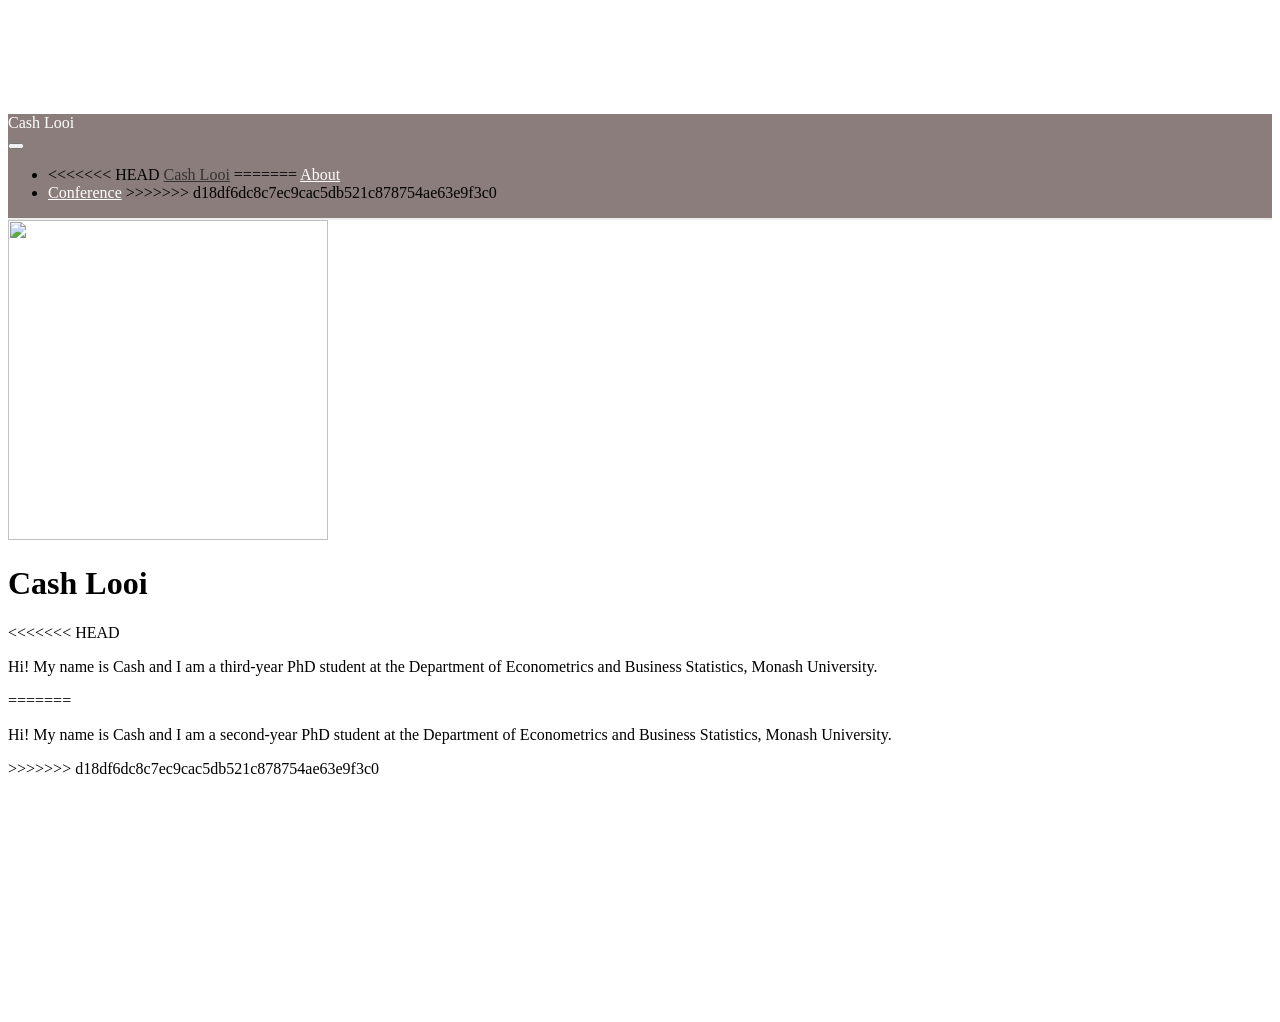
==== docs/index.html @ c6871f2c "remove_tab" ====
<!DOCTYPE html>
<html xmlns="http://www.w3.org/1999/xhtml" lang="en" xml:lang="en"><head>

<meta charset="utf-8">
<meta name="generator" content="quarto-1.6.42">

<meta name="viewport" content="width=device-width, initial-scale=1.0, user-scalable=yes">


<title>Cash Looi</title>
<style>
code{white-space: pre-wrap;}
span.smallcaps{font-variant: small-caps;}
div.columns{display: flex; gap: min(4vw, 1.5em);}
div.column{flex: auto; overflow-x: auto;}
div.hanging-indent{margin-left: 1.5em; text-indent: -1.5em;}
ul.task-list{list-style: none;}
ul.task-list li input[type="checkbox"] {
  width: 0.8em;
  margin: 0 0.8em 0.2em -1em; /* quarto-specific, see https://github.com/quarto-dev/quarto-cli/issues/4556 */ 
  vertical-align: middle;
}
</style>


<script src="site_libs/quarto-nav/quarto-nav.js"></script>
<script src="site_libs/quarto-nav/headroom.min.js"></script>
<script src="site_libs/clipboard/clipboard.min.js"></script>
<script src="site_libs/quarto-search/autocomplete.umd.js"></script>
<script src="site_libs/quarto-search/fuse.min.js"></script>
<script src="site_libs/quarto-search/quarto-search.js"></script>
<meta name="quarto:offset" content="./">
<script src="site_libs/quarto-html/quarto.js"></script>
<script src="site_libs/quarto-html/popper.min.js"></script>
<script src="site_libs/quarto-html/tippy.umd.min.js"></script>
<link href="site_libs/quarto-html/tippy.css" rel="stylesheet">
<link href="site_libs/quarto-html/quarto-syntax-highlighting-2f5df379a58b258e96c21c0638c20c03.css" rel="stylesheet" id="quarto-text-highlighting-styles">
<script src="site_libs/bootstrap/bootstrap.min.js"></script>
<link href="site_libs/bootstrap/bootstrap-icons.css" rel="stylesheet">
<link href="site_libs/bootstrap/bootstrap-6bd9cfa162949bde0a231f530c97869d.min.css" rel="stylesheet" append-hash="true" id="quarto-bootstrap" data-mode="light">
<script id="quarto-search-options" type="application/json">{
  "location": "navbar",
  "copy-button": false,
  "collapse-after": 3,
  "panel-placement": "end",
  "type": "overlay",
  "limit": 50,
  "keyboard-shortcut": [
    "f",
    "/",
    "s"
  ],
  "show-item-context": false,
  "language": {
    "search-no-results-text": "No results",
    "search-matching-documents-text": "matching documents",
    "search-copy-link-title": "Copy link to search",
    "search-hide-matches-text": "Hide additional matches",
    "search-more-match-text": "more match in this document",
    "search-more-matches-text": "more matches in this document",
    "search-clear-button-title": "Clear",
    "search-text-placeholder": "",
    "search-detached-cancel-button-title": "Cancel",
    "search-submit-button-title": "Submit",
    "search-label": "Search"
  }
}</script>


<link rel="stylesheet" href="styles.css">
</head>

<body class="nav-fixed fullcontent">

<div id="quarto-search-results"></div>
  <header id="quarto-header" class="headroom fixed-top">
    <nav class="navbar navbar-expand-lg " data-bs-theme="dark">
      <div class="navbar-container container-fluid">
      <div class="navbar-brand-container mx-auto">
    <a class="navbar-brand" href="./index.html">
    <span class="navbar-title">Cash Looi</span>
    </a>
  </div>
            <div id="quarto-search" class="" title="Search"></div>
          <button class="navbar-toggler" type="button" data-bs-toggle="collapse" data-bs-target="#navbarCollapse" aria-controls="navbarCollapse" role="menu" aria-expanded="false" aria-label="Toggle navigation" onclick="if (window.quartoToggleHeadroom) { window.quartoToggleHeadroom(); }">
  <span class="navbar-toggler-icon"></span>
</button>
          <div class="collapse navbar-collapse" id="navbarCollapse">
            <ul class="navbar-nav navbar-nav-scroll me-auto">
  <li class="nav-item">
<<<<<<< HEAD
    <a class="nav-link active" href="./index.html" aria-current="page"> 
<span class="menu-text">Cash Looi</span></a>
=======
    <a class="nav-link" href="./about.html"> 
<span class="menu-text">About</span></a>
  </li>  
  <li class="nav-item">
    <a class="nav-link" href="./conference.html"> 
<span class="menu-text">Conference</span></a>
>>>>>>> d18df6dc8c7ec9cac5db521c878754ae63e9f3c0
  </li>  
</ul>
          </div> <!-- /navcollapse -->
            <div class="quarto-navbar-tools">
</div>
      </div> <!-- /container-fluid -->
    </nav>
</header>
<!-- content -->
<div id="quarto-content" class="quarto-container page-columns page-rows-contents page-layout-article page-navbar">
<!-- sidebar -->
<!-- margin-sidebar -->
    
<!-- main -->
<div class="quarto-about-trestles">
  <div class="about-entity">
    <img src="CashLooi.jpg" class="about-image
  round " style="height: 20em; width: 20em;">
<header id="title-block-header" class="quarto-title-block default">
<div class="quarto-title">
<h1 class="title">Cash Looi</h1>
</div>
<div class="quarto-title-meta">
  </div>
</header>
  </div>
  <div class="about-contents"><main class="content" id="quarto-document-content">
<<<<<<< HEAD
<p>Hi! My name is Cash and I am a third-year PhD student at the Department of Econometrics and Business Statistics, Monash University.</p>
=======
<p>Hi! My name is Cash and I am a second-year PhD student at the Department of Econometrics and Business Statistics, Monash University.</p>
>>>>>>> d18df6dc8c7ec9cac5db521c878754ae63e9f3c0


</main></div>
</div>
 <!-- /main -->
<script id="quarto-html-after-body" type="application/javascript">
window.document.addEventListener("DOMContentLoaded", function (event) {
  const toggleBodyColorMode = (bsSheetEl) => {
    const mode = bsSheetEl.getAttribute("data-mode");
    const bodyEl = window.document.querySelector("body");
    if (mode === "dark") {
      bodyEl.classList.add("quarto-dark");
      bodyEl.classList.remove("quarto-light");
    } else {
      bodyEl.classList.add("quarto-light");
      bodyEl.classList.remove("quarto-dark");
    }
  }
  const toggleBodyColorPrimary = () => {
    const bsSheetEl = window.document.querySelector("link#quarto-bootstrap");
    if (bsSheetEl) {
      toggleBodyColorMode(bsSheetEl);
    }
  }
  toggleBodyColorPrimary();  
  const isCodeAnnotation = (el) => {
    for (const clz of el.classList) {
      if (clz.startsWith('code-annotation-')) {                     
        return true;
      }
    }
    return false;
  }
  const onCopySuccess = function(e) {
    // button target
    const button = e.trigger;
    // don't keep focus
    button.blur();
    // flash "checked"
    button.classList.add('code-copy-button-checked');
    var currentTitle = button.getAttribute("title");
    button.setAttribute("title", "Copied!");
    let tooltip;
    if (window.bootstrap) {
      button.setAttribute("data-bs-toggle", "tooltip");
      button.setAttribute("data-bs-placement", "left");
      button.setAttribute("data-bs-title", "Copied!");
      tooltip = new bootstrap.Tooltip(button, 
        { trigger: "manual", 
          customClass: "code-copy-button-tooltip",
          offset: [0, -8]});
      tooltip.show();    
    }
    setTimeout(function() {
      if (tooltip) {
        tooltip.hide();
        button.removeAttribute("data-bs-title");
        button.removeAttribute("data-bs-toggle");
        button.removeAttribute("data-bs-placement");
      }
      button.setAttribute("title", currentTitle);
      button.classList.remove('code-copy-button-checked');
    }, 1000);
    // clear code selection
    e.clearSelection();
  }
  const getTextToCopy = function(trigger) {
      const codeEl = trigger.previousElementSibling.cloneNode(true);
      for (const childEl of codeEl.children) {
        if (isCodeAnnotation(childEl)) {
          childEl.remove();
        }
      }
      return codeEl.innerText;
  }
  const clipboard = new window.ClipboardJS('.code-copy-button:not([data-in-quarto-modal])', {
    text: getTextToCopy
  });
  clipboard.on('success', onCopySuccess);
  if (window.document.getElementById('quarto-embedded-source-code-modal')) {
    const clipboardModal = new window.ClipboardJS('.code-copy-button[data-in-quarto-modal]', {
      text: getTextToCopy,
      container: window.document.getElementById('quarto-embedded-source-code-modal')
    });
    clipboardModal.on('success', onCopySuccess);
  }
    var localhostRegex = new RegExp(/^(?:http|https):\/\/localhost\:?[0-9]*\//);
    var mailtoRegex = new RegExp(/^mailto:/);
      var filterRegex = new RegExp('/' + window.location.host + '/');
    var isInternal = (href) => {
        return filterRegex.test(href) || localhostRegex.test(href) || mailtoRegex.test(href);
    }
    // Inspect non-navigation links and adorn them if external
 	var links = window.document.querySelectorAll('a[href]:not(.nav-link):not(.navbar-brand):not(.toc-action):not(.sidebar-link):not(.sidebar-item-toggle):not(.pagination-link):not(.no-external):not([aria-hidden]):not(.dropdown-item):not(.quarto-navigation-tool):not(.about-link)');
    for (var i=0; i<links.length; i++) {
      const link = links[i];
      if (!isInternal(link.href)) {
        // undo the damage that might have been done by quarto-nav.js in the case of
        // links that we want to consider external
        if (link.dataset.originalHref !== undefined) {
          link.href = link.dataset.originalHref;
        }
      }
    }
  function tippyHover(el, contentFn, onTriggerFn, onUntriggerFn) {
    const config = {
      allowHTML: true,
      maxWidth: 500,
      delay: 100,
      arrow: false,
      appendTo: function(el) {
          return el.parentElement;
      },
      interactive: true,
      interactiveBorder: 10,
      theme: 'quarto',
      placement: 'bottom-start',
    };
    if (contentFn) {
      config.content = contentFn;
    }
    if (onTriggerFn) {
      config.onTrigger = onTriggerFn;
    }
    if (onUntriggerFn) {
      config.onUntrigger = onUntriggerFn;
    }
    window.tippy(el, config); 
  }
  const noterefs = window.document.querySelectorAll('a[role="doc-noteref"]');
  for (var i=0; i<noterefs.length; i++) {
    const ref = noterefs[i];
    tippyHover(ref, function() {
      // use id or data attribute instead here
      let href = ref.getAttribute('data-footnote-href') || ref.getAttribute('href');
      try { href = new URL(href).hash; } catch {}
      const id = href.replace(/^#\/?/, "");
      const note = window.document.getElementById(id);
      if (note) {
        return note.innerHTML;
      } else {
        return "";
      }
    });
  }
  const xrefs = window.document.querySelectorAll('a.quarto-xref');
  const processXRef = (id, note) => {
    // Strip column container classes
    const stripColumnClz = (el) => {
      el.classList.remove("page-full", "page-columns");
      if (el.children) {
        for (const child of el.children) {
          stripColumnClz(child);
        }
      }
    }
    stripColumnClz(note)
    if (id === null || id.startsWith('sec-')) {
      // Special case sections, only their first couple elements
      const container = document.createElement("div");
      if (note.children && note.children.length > 2) {
        container.appendChild(note.children[0].cloneNode(true));
        for (let i = 1; i < note.children.length; i++) {
          const child = note.children[i];
          if (child.tagName === "P" && child.innerText === "") {
            continue;
          } else {
            container.appendChild(child.cloneNode(true));
            break;
          }
        }
        if (window.Quarto?.typesetMath) {
          window.Quarto.typesetMath(container);
        }
        return container.innerHTML
      } else {
        if (window.Quarto?.typesetMath) {
          window.Quarto.typesetMath(note);
        }
        return note.innerHTML;
      }
    } else {
      // Remove any anchor links if they are present
      const anchorLink = note.querySelector('a.anchorjs-link');
      if (anchorLink) {
        anchorLink.remove();
      }
      if (window.Quarto?.typesetMath) {
        window.Quarto.typesetMath(note);
      }
      if (note.classList.contains("callout")) {
        return note.outerHTML;
      } else {
        return note.innerHTML;
      }
    }
  }
  for (var i=0; i<xrefs.length; i++) {
    const xref = xrefs[i];
    tippyHover(xref, undefined, function(instance) {
      instance.disable();
      let url = xref.getAttribute('href');
      let hash = undefined; 
      if (url.startsWith('#')) {
        hash = url;
      } else {
        try { hash = new URL(url).hash; } catch {}
      }
      if (hash) {
        const id = hash.replace(/^#\/?/, "");
        const note = window.document.getElementById(id);
        if (note !== null) {
          try {
            const html = processXRef(id, note.cloneNode(true));
            instance.setContent(html);
          } finally {
            instance.enable();
            instance.show();
          }
        } else {
          // See if we can fetch this
          fetch(url.split('#')[0])
          .then(res => res.text())
          .then(html => {
            const parser = new DOMParser();
            const htmlDoc = parser.parseFromString(html, "text/html");
            const note = htmlDoc.getElementById(id);
            if (note !== null) {
              const html = processXRef(id, note);
              instance.setContent(html);
            } 
          }).finally(() => {
            instance.enable();
            instance.show();
          });
        }
      } else {
        // See if we can fetch a full url (with no hash to target)
        // This is a special case and we should probably do some content thinning / targeting
        fetch(url)
        .then(res => res.text())
        .then(html => {
          const parser = new DOMParser();
          const htmlDoc = parser.parseFromString(html, "text/html");
          const note = htmlDoc.querySelector('main.content');
          if (note !== null) {
            // This should only happen for chapter cross references
            // (since there is no id in the URL)
            // remove the first header
            if (note.children.length > 0 && note.children[0].tagName === "HEADER") {
              note.children[0].remove();
            }
            const html = processXRef(null, note);
            instance.setContent(html);
          } 
        }).finally(() => {
          instance.enable();
          instance.show();
        });
      }
    }, function(instance) {
    });
  }
      let selectedAnnoteEl;
      const selectorForAnnotation = ( cell, annotation) => {
        let cellAttr = 'data-code-cell="' + cell + '"';
        let lineAttr = 'data-code-annotation="' +  annotation + '"';
        const selector = 'span[' + cellAttr + '][' + lineAttr + ']';
        return selector;
      }
      const selectCodeLines = (annoteEl) => {
        const doc = window.document;
        const targetCell = annoteEl.getAttribute("data-target-cell");
        const targetAnnotation = annoteEl.getAttribute("data-target-annotation");
        const annoteSpan = window.document.querySelector(selectorForAnnotation(targetCell, targetAnnotation));
        const lines = annoteSpan.getAttribute("data-code-lines").split(",");
        const lineIds = lines.map((line) => {
          return targetCell + "-" + line;
        })
        let top = null;
        let height = null;
        let parent = null;
        if (lineIds.length > 0) {
            //compute the position of the single el (top and bottom and make a div)
            const el = window.document.getElementById(lineIds[0]);
            top = el.offsetTop;
            height = el.offsetHeight;
            parent = el.parentElement.parentElement;
          if (lineIds.length > 1) {
            const lastEl = window.document.getElementById(lineIds[lineIds.length - 1]);
            const bottom = lastEl.offsetTop + lastEl.offsetHeight;
            height = bottom - top;
          }
          if (top !== null && height !== null && parent !== null) {
            // cook up a div (if necessary) and position it 
            let div = window.document.getElementById("code-annotation-line-highlight");
            if (div === null) {
              div = window.document.createElement("div");
              div.setAttribute("id", "code-annotation-line-highlight");
              div.style.position = 'absolute';
              parent.appendChild(div);
            }
            div.style.top = top - 2 + "px";
            div.style.height = height + 4 + "px";
            div.style.left = 0;
            let gutterDiv = window.document.getElementById("code-annotation-line-highlight-gutter");
            if (gutterDiv === null) {
              gutterDiv = window.document.createElement("div");
              gutterDiv.setAttribute("id", "code-annotation-line-highlight-gutter");
              gutterDiv.style.position = 'absolute';
              const codeCell = window.document.getElementById(targetCell);
              const gutter = codeCell.querySelector('.code-annotation-gutter');
              gutter.appendChild(gutterDiv);
            }
            gutterDiv.style.top = top - 2 + "px";
            gutterDiv.style.height = height + 4 + "px";
          }
          selectedAnnoteEl = annoteEl;
        }
      };
      const unselectCodeLines = () => {
        const elementsIds = ["code-annotation-line-highlight", "code-annotation-line-highlight-gutter"];
        elementsIds.forEach((elId) => {
          const div = window.document.getElementById(elId);
          if (div) {
            div.remove();
          }
        });
        selectedAnnoteEl = undefined;
      };
        // Handle positioning of the toggle
    window.addEventListener(
      "resize",
      throttle(() => {
        elRect = undefined;
        if (selectedAnnoteEl) {
          selectCodeLines(selectedAnnoteEl);
        }
      }, 10)
    );
    function throttle(fn, ms) {
    let throttle = false;
    let timer;
      return (...args) => {
        if(!throttle) { // first call gets through
            fn.apply(this, args);
            throttle = true;
        } else { // all the others get throttled
            if(timer) clearTimeout(timer); // cancel #2
            timer = setTimeout(() => {
              fn.apply(this, args);
              timer = throttle = false;
            }, ms);
        }
      };
    }
      // Attach click handler to the DT
      const annoteDls = window.document.querySelectorAll('dt[data-target-cell]');
      for (const annoteDlNode of annoteDls) {
        annoteDlNode.addEventListener('click', (event) => {
          const clickedEl = event.target;
          if (clickedEl !== selectedAnnoteEl) {
            unselectCodeLines();
            const activeEl = window.document.querySelector('dt[data-target-cell].code-annotation-active');
            if (activeEl) {
              activeEl.classList.remove('code-annotation-active');
            }
            selectCodeLines(clickedEl);
            clickedEl.classList.add('code-annotation-active');
          } else {
            // Unselect the line
            unselectCodeLines();
            clickedEl.classList.remove('code-annotation-active');
          }
        });
      }
  const findCites = (el) => {
    const parentEl = el.parentElement;
    if (parentEl) {
      const cites = parentEl.dataset.cites;
      if (cites) {
        return {
          el,
          cites: cites.split(' ')
        };
      } else {
        return findCites(el.parentElement)
      }
    } else {
      return undefined;
    }
  };
  var bibliorefs = window.document.querySelectorAll('a[role="doc-biblioref"]');
  for (var i=0; i<bibliorefs.length; i++) {
    const ref = bibliorefs[i];
    const citeInfo = findCites(ref);
    if (citeInfo) {
      tippyHover(citeInfo.el, function() {
        var popup = window.document.createElement('div');
        citeInfo.cites.forEach(function(cite) {
          var citeDiv = window.document.createElement('div');
          citeDiv.classList.add('hanging-indent');
          citeDiv.classList.add('csl-entry');
          var biblioDiv = window.document.getElementById('ref-' + cite);
          if (biblioDiv) {
            citeDiv.innerHTML = biblioDiv.innerHTML;
          }
          popup.appendChild(citeDiv);
        });
        return popup.innerHTML;
      });
    }
  }
});
</script>
</div> <!-- /content -->




</body></html>
---- docs/site_libs/quarto-html/quarto-syntax-highlighting-2f5df379a58b258e96c21c0638c20c03.css ----
/* quarto syntax highlight colors */
:root {
  --quarto-hl-ot-color: #003B4F;
  --quarto-hl-at-color: #657422;
  --quarto-hl-ss-color: #20794D;
  --quarto-hl-an-color: #5E5E5E;
  --quarto-hl-fu-color: #4758AB;
  --quarto-hl-st-color: #20794D;
  --quarto-hl-cf-color: #003B4F;
  --quarto-hl-op-color: #5E5E5E;
  --quarto-hl-er-color: #AD0000;
  --quarto-hl-bn-color: #AD0000;
  --quarto-hl-al-color: #AD0000;
  --quarto-hl-va-color: #111111;
  --quarto-hl-bu-color: inherit;
  --quarto-hl-ex-color: inherit;
  --quarto-hl-pp-color: #AD0000;
  --quarto-hl-in-color: #5E5E5E;
  --quarto-hl-vs-color: #20794D;
  --quarto-hl-wa-color: #5E5E5E;
  --quarto-hl-do-color: #5E5E5E;
  --quarto-hl-im-color: #00769E;
  --quarto-hl-ch-color: #20794D;
  --quarto-hl-dt-color: #AD0000;
  --quarto-hl-fl-color: #AD0000;
  --quarto-hl-co-color: #5E5E5E;
  --quarto-hl-cv-color: #5E5E5E;
  --quarto-hl-cn-color: #8f5902;
  --quarto-hl-sc-color: #5E5E5E;
  --quarto-hl-dv-color: #AD0000;
  --quarto-hl-kw-color: #003B4F;
}

/* other quarto variables */
:root {
  --quarto-font-monospace: SFMono-Regular, Menlo, Monaco, Consolas, "Liberation Mono", "Courier New", monospace;
}

pre > code.sourceCode > span {
  color: #003B4F;
}

code span {
  color: #003B4F;
}

code.sourceCode > span {
  color: #003B4F;
}

div.sourceCode,
div.sourceCode pre.sourceCode {
  color: #003B4F;
}

code span.ot {
  color: #003B4F;
  font-style: inherit;
}

code span.at {
  color: #657422;
  font-style: inherit;
}

code span.ss {
  color: #20794D;
  font-style: inherit;
}

code span.an {
  color: #5E5E5E;
  font-style: inherit;
}

code span.fu {
  color: #4758AB;
  font-style: inherit;
}

code span.st {
  color: #20794D;
  font-style: inherit;
}

code span.cf {
  color: #003B4F;
  font-weight: bold;
  font-style: inherit;
}

code span.op {
  color: #5E5E5E;
  font-style: inherit;
}

code span.er {
  color: #AD0000;
  font-style: inherit;
}

code span.bn {
  color: #AD0000;
  font-style: inherit;
}

code span.al {
  color: #AD0000;
  font-style: inherit;
}

code span.va {
  color: #111111;
  font-style: inherit;
}

code span.bu {
  font-style: inherit;
}

code span.ex {
  font-style: inherit;
}

code span.pp {
  color: #AD0000;
  font-style: inherit;
}

code span.in {
  color: #5E5E5E;
  font-style: inherit;
}

code span.vs {
  color: #20794D;
  font-style: inherit;
}

code span.wa {
  color: #5E5E5E;
  font-style: italic;
}

code span.do {
  color: #5E5E5E;
  font-style: italic;
}

code span.im {
  color: #00769E;
  font-style: inherit;
}

code span.ch {
  color: #20794D;
  font-style: inherit;
}

code span.dt {
  color: #AD0000;
  font-style: inherit;
}

code span.fl {
  color: #AD0000;
  font-style: inherit;
}

code span.co {
  color: #5E5E5E;
  font-style: inherit;
}

code span.cv {
  color: #5E5E5E;
  font-style: italic;
}

code span.cn {
  color: #8f5902;
  font-style: inherit;
}

code span.sc {
  color: #5E5E5E;
  font-style: inherit;
}

code span.dv {
  color: #AD0000;
  font-style: inherit;
}

code span.kw {
  color: #003B4F;
  font-weight: bold;
  font-style: inherit;
}

.prevent-inlining {
  content: "</";
}

/*# sourceMappingURL=35eb38a806ee71ea6d2563be2308c832.css.map */
---- docs/styles.css ----
/* navbar background */
.navbar {
  background-color: #8B7D7B;
  border-bottom: 2px solid #EDEDED;
}

/* normal nav links */
.navbar a {
  color: white;
}

/* nav link hover */
.navbar-nav .nav-link:hover {
  text-decoration: underline;
  color: inherit !important;
}

/* active nav link (current page) */
.navbar-nav .nav-link.active {
  color: #333333 !important;
}

/* SITE TITLE / navbar-brand styling */
.navbar-brand {
  color: white !important;       /* normal color */
  text-decoration: none;
}

/* site title hover */
.navbar-brand:hover {
  text-decoration: underline;
  color: inherit !important;       /* same as normal */
}

/* site title active (when on homepage) */
.navbar-brand.active {
  color: #333333 !important;     /* black when active */
}
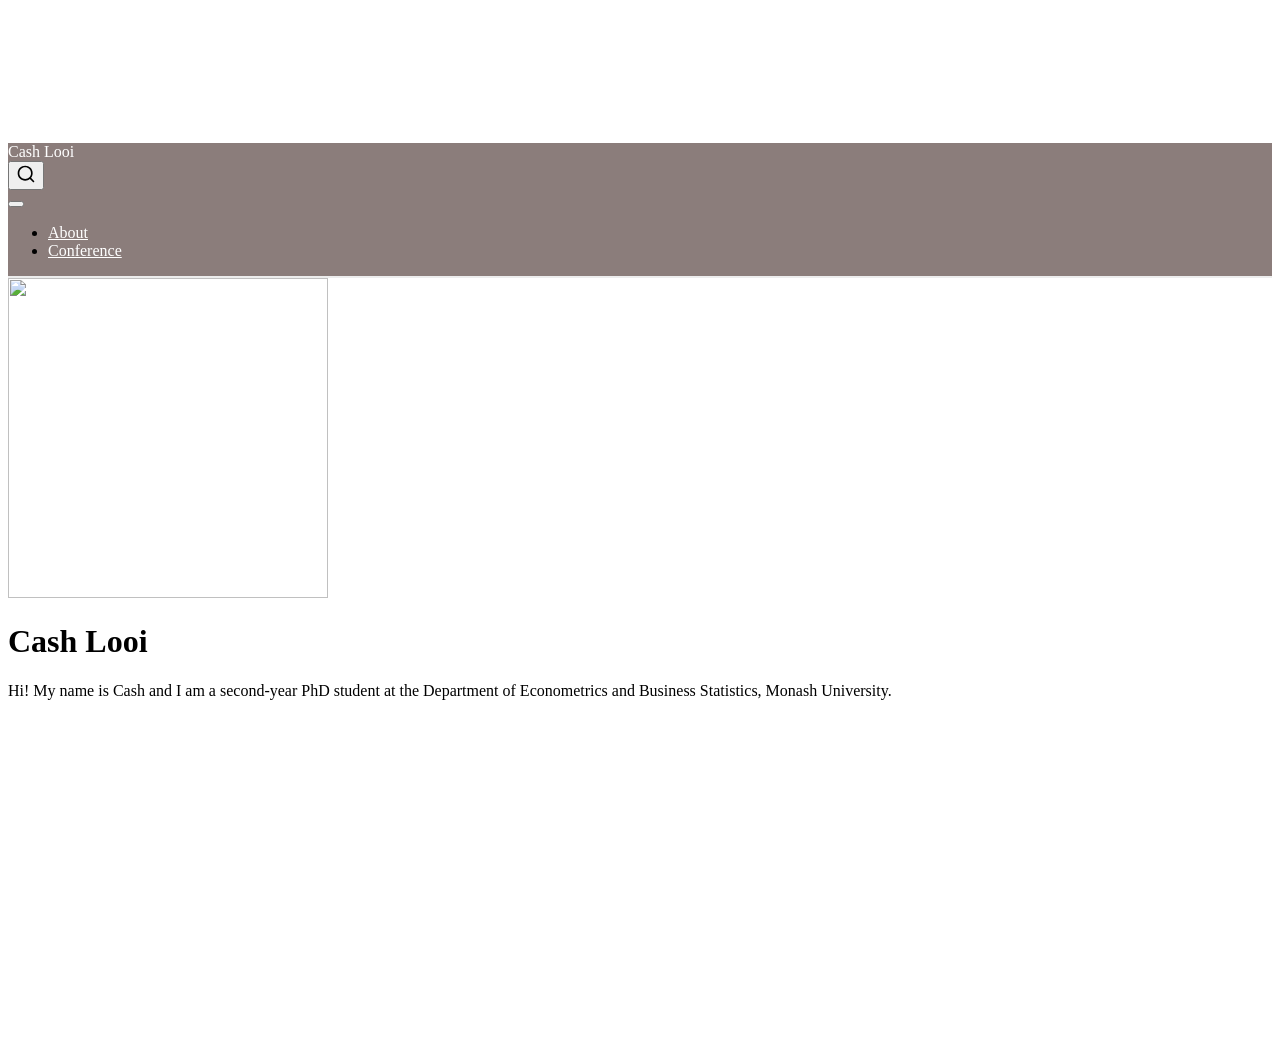
==== commit e644939a: "fix" ====
--- a/docs/index.html
+++ b/docs/index.html
@@ -88,17 +88,12 @@
           <div class="collapse navbar-collapse" id="navbarCollapse">
             <ul class="navbar-nav navbar-nav-scroll me-auto">
   <li class="nav-item">
-<<<<<<< HEAD
-    <a class="nav-link active" href="./index.html" aria-current="page"> 
-<span class="menu-text">Cash Looi</span></a>
-=======
     <a class="nav-link" href="./about.html"> 
 <span class="menu-text">About</span></a>
   </li>  
   <li class="nav-item">
     <a class="nav-link" href="./conference.html"> 
 <span class="menu-text">Conference</span></a>
->>>>>>> d18df6dc8c7ec9cac5db521c878754ae63e9f3c0
   </li>  
 </ul>
           </div> <!-- /navcollapse -->
@@ -126,11 +121,7 @@
 </header>
   </div>
   <div class="about-contents"><main class="content" id="quarto-document-content">
-<<<<<<< HEAD
-<p>Hi! My name is Cash and I am a third-year PhD student at the Department of Econometrics and Business Statistics, Monash University.</p>
-=======
 <p>Hi! My name is Cash and I am a second-year PhD student at the Department of Econometrics and Business Statistics, Monash University.</p>
->>>>>>> d18df6dc8c7ec9cac5db521c878754ae63e9f3c0
 
 
 </main></div>
--- a/docs/site_libs/quarto-html/tippy.css
+++ b/docs/site_libs/quarto-html/tippy.css
@@ -0,0 +1 @@
+.tippy-box[data-animation=fade][data-state=hidden]{opacity:0}[data-tippy-root]{max-width:calc(100vw - 10px)}.tippy-box{position:relative;background-color:#333;color:#fff;border-radius:4px;font-size:14px;line-height:1.4;white-space:normal;outline:0;transition-property:transform,visibility,opacity}.tippy-box[data-placement^=top]>.tippy-arrow{bottom:0}.tippy-box[data-placement^=top]>.tippy-arrow:before{bottom:-7px;left:0;border-width:8px 8px 0;border-top-color:initial;transform-origin:center top}.tippy-box[data-placement^=bottom]>.tippy-arrow{top:0}.tippy-box[data-placement^=bottom]>.tippy-arrow:before{top:-7px;left:0;border-width:0 8px 8px;border-bottom-color:initial;transform-origin:center bottom}.tippy-box[data-placement^=left]>.tippy-arrow{right:0}.tippy-box[data-placement^=left]>.tippy-arrow:before{border-width:8px 0 8px 8px;border-left-color:initial;right:-7px;transform-origin:center left}.tippy-box[data-placement^=right]>.tippy-arrow{left:0}.tippy-box[data-placement^=right]>.tippy-arrow:before{left:-7px;border-width:8px 8px 8px 0;border-right-color:initial;transform-origin:center right}.tippy-box[data-inertia][data-state=visible]{transition-timing-function:cubic-bezier(.54,1.5,.38,1.11)}.tippy-arrow{width:16px;height:16px;color:#333}.tippy-arrow:before{content:"";position:absolute;border-color:transparent;border-style:solid}.tippy-content{position:relative;padding:5px 9px;z-index:1}
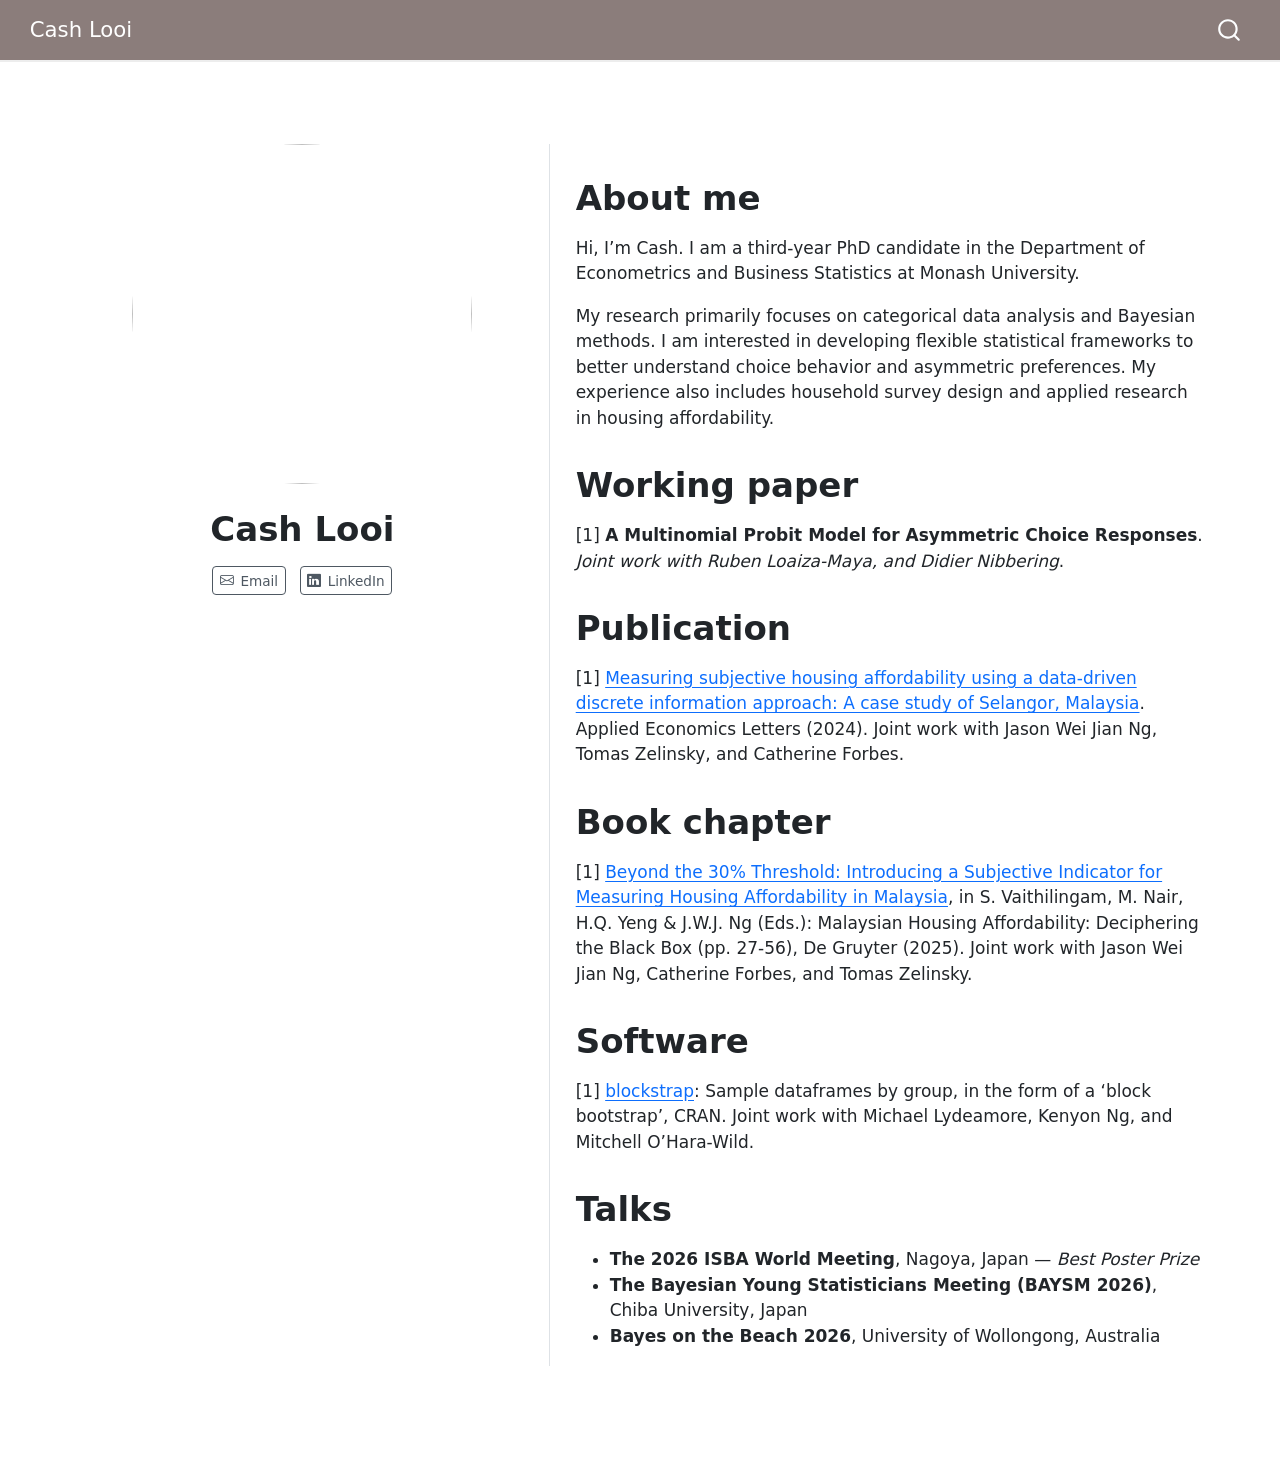
==== commit 9a085fa4: "withcontent" ====
--- a/docs/index.html
+++ b/docs/index.html
@@ -37,7 +37,7 @@
 <link href="site_libs/quarto-html/quarto-syntax-highlighting-2f5df379a58b258e96c21c0638c20c03.css" rel="stylesheet" id="quarto-text-highlighting-styles">
 <script src="site_libs/bootstrap/bootstrap.min.js"></script>
 <link href="site_libs/bootstrap/bootstrap-icons.css" rel="stylesheet">
-<link href="site_libs/bootstrap/bootstrap-6bd9cfa162949bde0a231f530c97869d.min.css" rel="stylesheet" append-hash="true" id="quarto-bootstrap" data-mode="light">
+<link href="site_libs/bootstrap/bootstrap-0cb5735cee7cc8ae56ecf7c7052d4876.min.css" rel="stylesheet" append-hash="true" id="quarto-bootstrap" data-mode="light">
 <script id="quarto-search-options" type="application/json">{
   "location": "navbar",
   "copy-button": false,
@@ -70,7 +70,7 @@
 <link rel="stylesheet" href="styles.css">
 </head>
 
-<body class="nav-fixed fullcontent">
+<body class="nav-fixed">
 
 <div id="quarto-search-results"></div>
   <header id="quarto-header" class="headroom fixed-top">
@@ -81,52 +81,83 @@
     <span class="navbar-title">Cash Looi</span>
     </a>
   </div>
-            <div id="quarto-search" class="" title="Search"></div>
-          <button class="navbar-toggler" type="button" data-bs-toggle="collapse" data-bs-target="#navbarCollapse" aria-controls="navbarCollapse" role="menu" aria-expanded="false" aria-label="Toggle navigation" onclick="if (window.quartoToggleHeadroom) { window.quartoToggleHeadroom(); }">
-  <span class="navbar-toggler-icon"></span>
-</button>
-          <div class="collapse navbar-collapse" id="navbarCollapse">
-            <ul class="navbar-nav navbar-nav-scroll me-auto">
-  <li class="nav-item">
-    <a class="nav-link" href="./about.html"> 
-<span class="menu-text">About</span></a>
-  </li>  
-  <li class="nav-item">
-    <a class="nav-link" href="./conference.html"> 
-<span class="menu-text">Conference</span></a>
-  </li>  
-</ul>
-          </div> <!-- /navcollapse -->
-            <div class="quarto-navbar-tools">
+        <div class="quarto-navbar-tools tools-end">
 </div>
+          <div id="quarto-search" class="" title="Search"></div>
       </div> <!-- /container-fluid -->
     </nav>
 </header>
 <!-- content -->
-<div id="quarto-content" class="quarto-container page-columns page-rows-contents page-layout-article page-navbar">
+<div id="quarto-content" class="quarto-container page-columns page-rows-contents page-layout-full page-navbar">
 <!-- sidebar -->
 <!-- margin-sidebar -->
     
 <!-- main -->
-<div class="quarto-about-trestles">
+<main class="content column-page" id="quarto-document-content">
+
+
+
+
+<div class="quarto-about-trestles column-page">
   <div class="about-entity">
-    <img src="CashLooi.jpg" class="about-image
+    <img src="CashLooi.png" class="about-image
   round " style="height: 20em; width: 20em;">
 <header id="title-block-header" class="quarto-title-block default">
 <div class="quarto-title">
 <h1 class="title">Cash Looi</h1>
 </div>
-<div class="quarto-title-meta">
+<div class="quarto-title-meta column-page">
   </div>
 </header>
+    <div class="about-links">
+  <a href="/Cash.Looi@monash.edu" class="about-link" rel="" target="">
+    <i class="bi bi-envelope"></i>
+     <span class="about-link-text">Email</span>
+  </a>
+  <a href="https://www.linkedin.com/in/cashlooi/" class="about-link" rel="" target="">
+    <i class="bi bi-linkedin"></i>
+     <span class="about-link-text">LinkedIn</span>
+  </a>
+</div>
   </div>
-  <div class="about-contents"><main class="content" id="quarto-document-content">
-<p>Hi! My name is Cash and I am a second-year PhD student at the Department of Econometrics and Business Statistics, Monash University.</p>
-
-
-</main></div>
+  <div class="about-contents"><div id="hero-heading">
+<section id="about-me" class="level1">
+<h1>About me</h1>
+<p>Hi, I’m Cash. I am a third-year PhD candidate in the Department of Econometrics and Business Statistics at Monash University.</p>
+<p>My research primarily focuses on categorical data analysis and Bayesian methods. I am interested in developing flexible statistical frameworks to better understand choice behavior and asymmetric preferences. My experience also includes household survey design and applied research in housing affordability.</p>
+</section>
+<section id="working-paper" class="level1">
+<h1>Working paper</h1>
+<p>[1] <strong>A Multinomial Probit Model for Asymmetric Choice Responses</strong>.<br>
+<em>Joint work with Ruben Loaiza-Maya, and Didier Nibbering</em>.</p>
+</section>
+<section id="publication" class="level1">
+<h1>Publication</h1>
+<p>[1] <a href="https://www.tandfonline.com/doi/full/10.1080/13504851.2023.2208833">Measuring subjective housing affordability using a data-driven discrete information approach: A case study of Selangor, Malaysia</a>. Applied Economics Letters (2024). Joint work with Jason Wei Jian Ng, Tomas Zelinsky, and Catherine Forbes.</p>
+</section>
+<section id="book-chapter" class="level1">
+<h1>Book chapter</h1>
+<p>[1] <a href="https://www.degruyterbrill.com/document/doi/10.1515/9783111252520-003/html">Beyond the 30% Threshold: Introducing a Subjective Indicator for Measuring Housing Affordability in Malaysia</a>, in S. Vaithilingam, M. Nair, H.Q. Yeng &amp; J.W.J. Ng (Eds.): Malaysian Housing Affordability: Deciphering the Black Box (pp.&nbsp;27-56), De Gruyter (2025). Joint work with Jason Wei Jian Ng, Catherine Forbes, and Tomas Zelinsky.</p>
+</section>
+<section id="software" class="level1">
+<h1>Software</h1>
+<p>[1] <a href="https://cran.r-project.org/package=blockstrap">blockstrap</a>: Sample dataframes by group, in the form of a ‘block bootstrap’, CRAN. Joint work with Michael Lydeamore, Kenyon Ng, and Mitchell O’Hara-Wild.</p>
+</section>
+<section id="talks" class="level1">
+<h1>Talks</h1>
+<ul>
+<li><strong>The 2026 ISBA World Meeting</strong>, Nagoya, Japan — <em>Best Poster Prize</em> </li>
+<li><strong>The Bayesian Young Statisticians Meeting (BAYSM 2026)</strong>, Chiba University, Japan </li>
+<li><strong>Bayes on the Beach 2026</strong>, University of Wollongong, Australia</li>
+</ul>
+
+
+</section>
+</div></div>
 </div>
- <!-- /main -->
+
+
+</main> <!-- /main -->
 <script id="quarto-html-after-body" type="application/javascript">
 window.document.addEventListener("DOMContentLoaded", function (event) {
   const toggleBodyColorMode = (bsSheetEl) => {
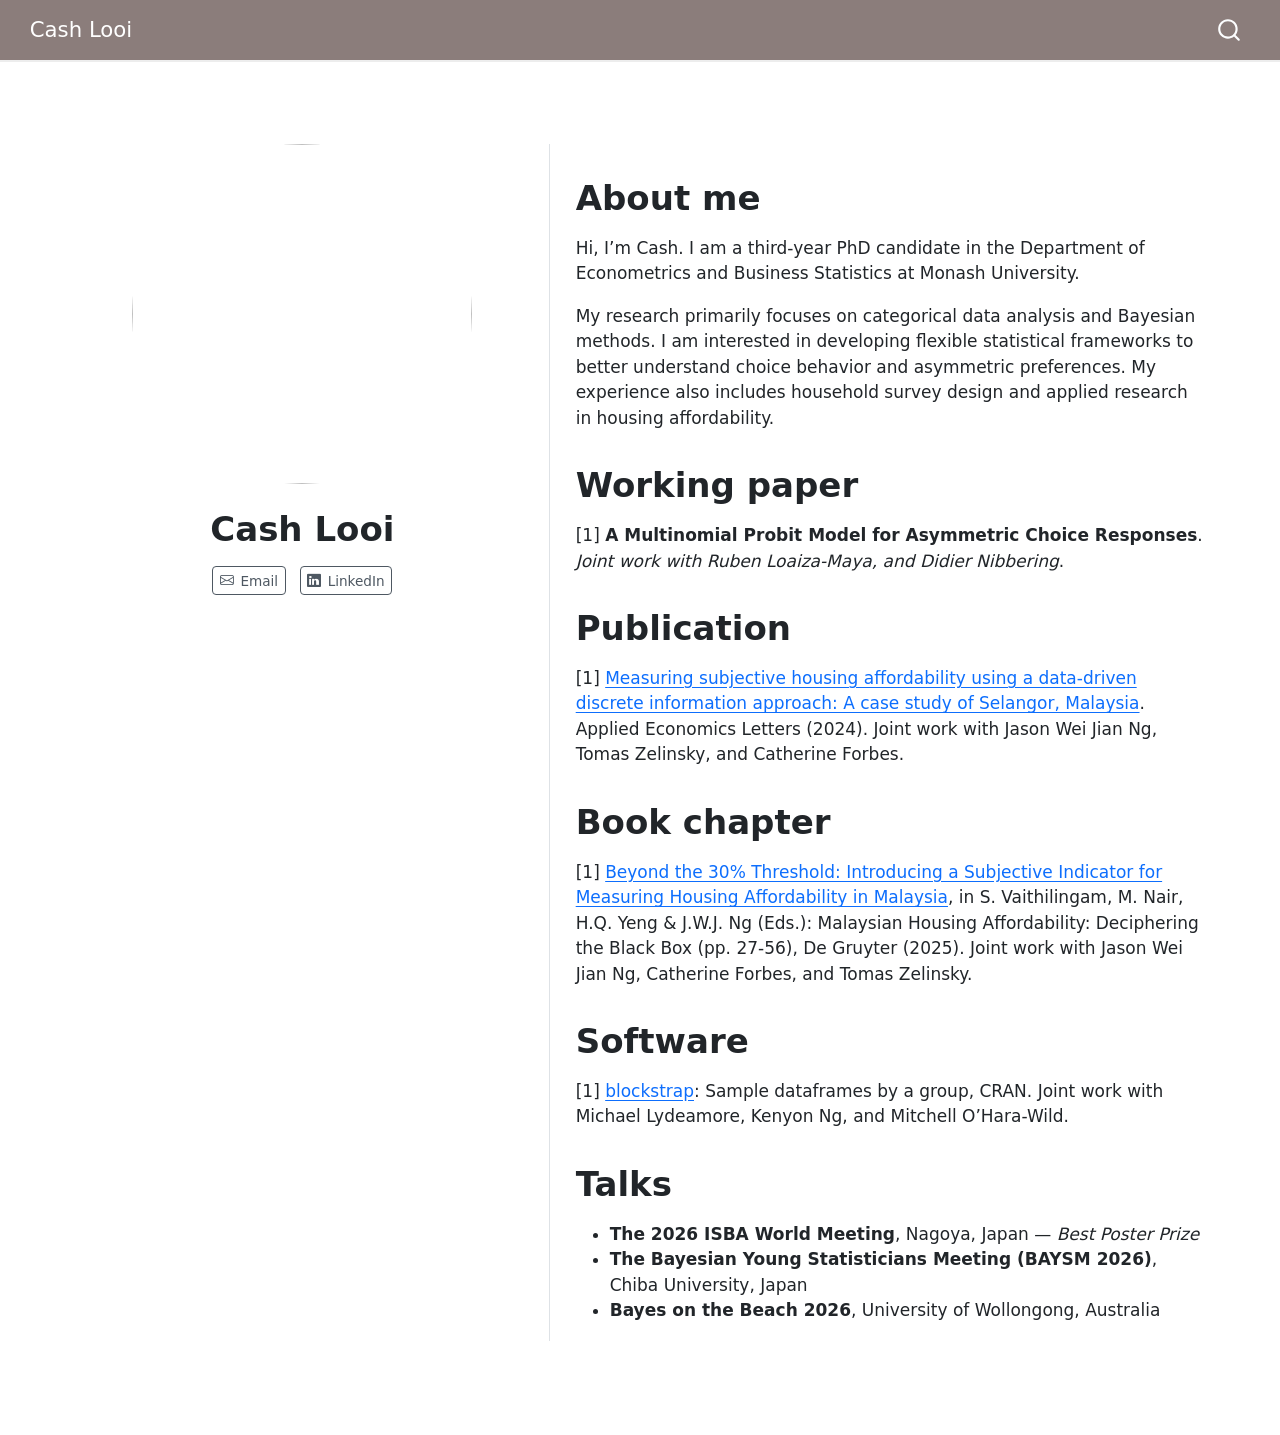
==== commit 828ebc30: "fixphoto" ====
--- a/docs/index.html
+++ b/docs/index.html
@@ -141,7 +141,7 @@
 </section>
 <section id="software" class="level1">
 <h1>Software</h1>
-<p>[1] <a href="https://cran.r-project.org/package=blockstrap">blockstrap</a>: Sample dataframes by group, in the form of a ‘block bootstrap’, CRAN. Joint work with Michael Lydeamore, Kenyon Ng, and Mitchell O’Hara-Wild.</p>
+<p>[1] <a href="https://cran.r-project.org/package=blockstrap">blockstrap</a>: Sample dataframes by a group, CRAN. Joint work with Michael Lydeamore, Kenyon Ng, and Mitchell O’Hara-Wild.</p>
 </section>
 <section id="talks" class="level1">
 <h1>Talks</h1>
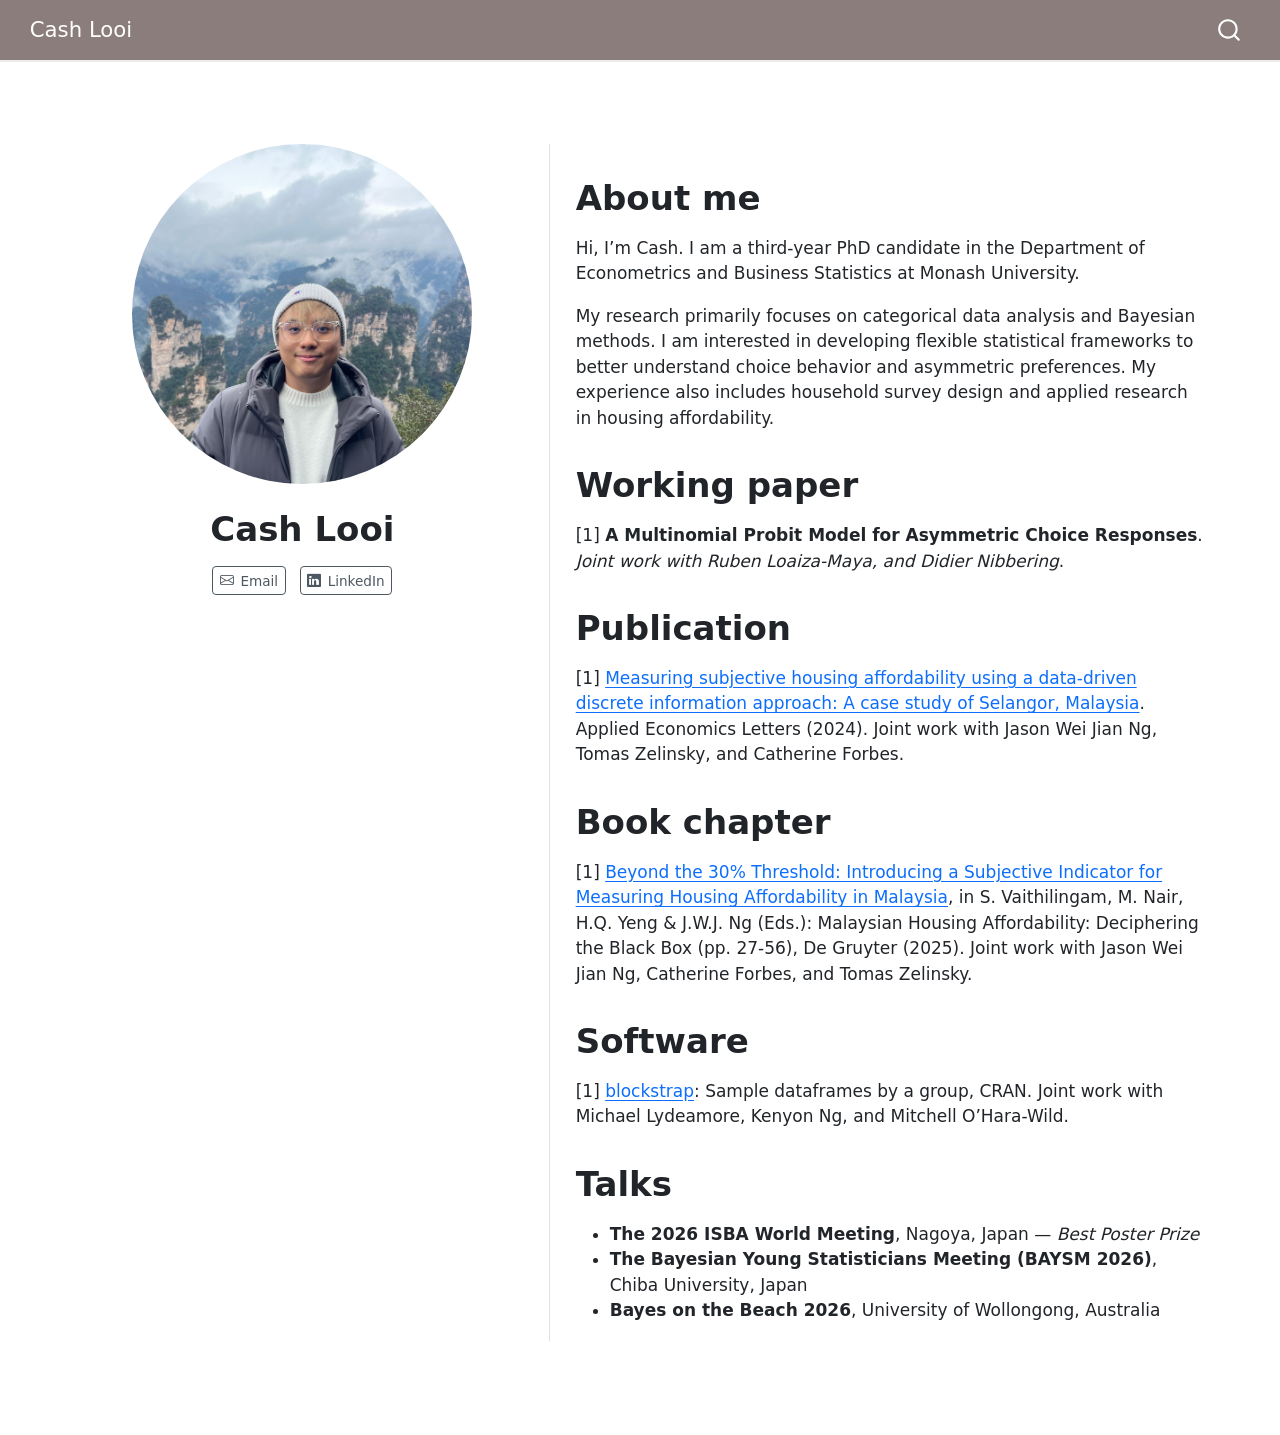
==== commit df838b3e: "ind" ====
--- a/docs/index.html
+++ b/docs/index.html
@@ -100,7 +100,7 @@
 
 <div class="quarto-about-trestles column-page">
   <div class="about-entity">
-    <img src="CashLooi.png" class="about-image
+    <img src="CashLooi.jpeg" class="about-image
   round " style="height: 20em; width: 20em;">
 <header id="title-block-header" class="quarto-title-block default">
 <div class="quarto-title">
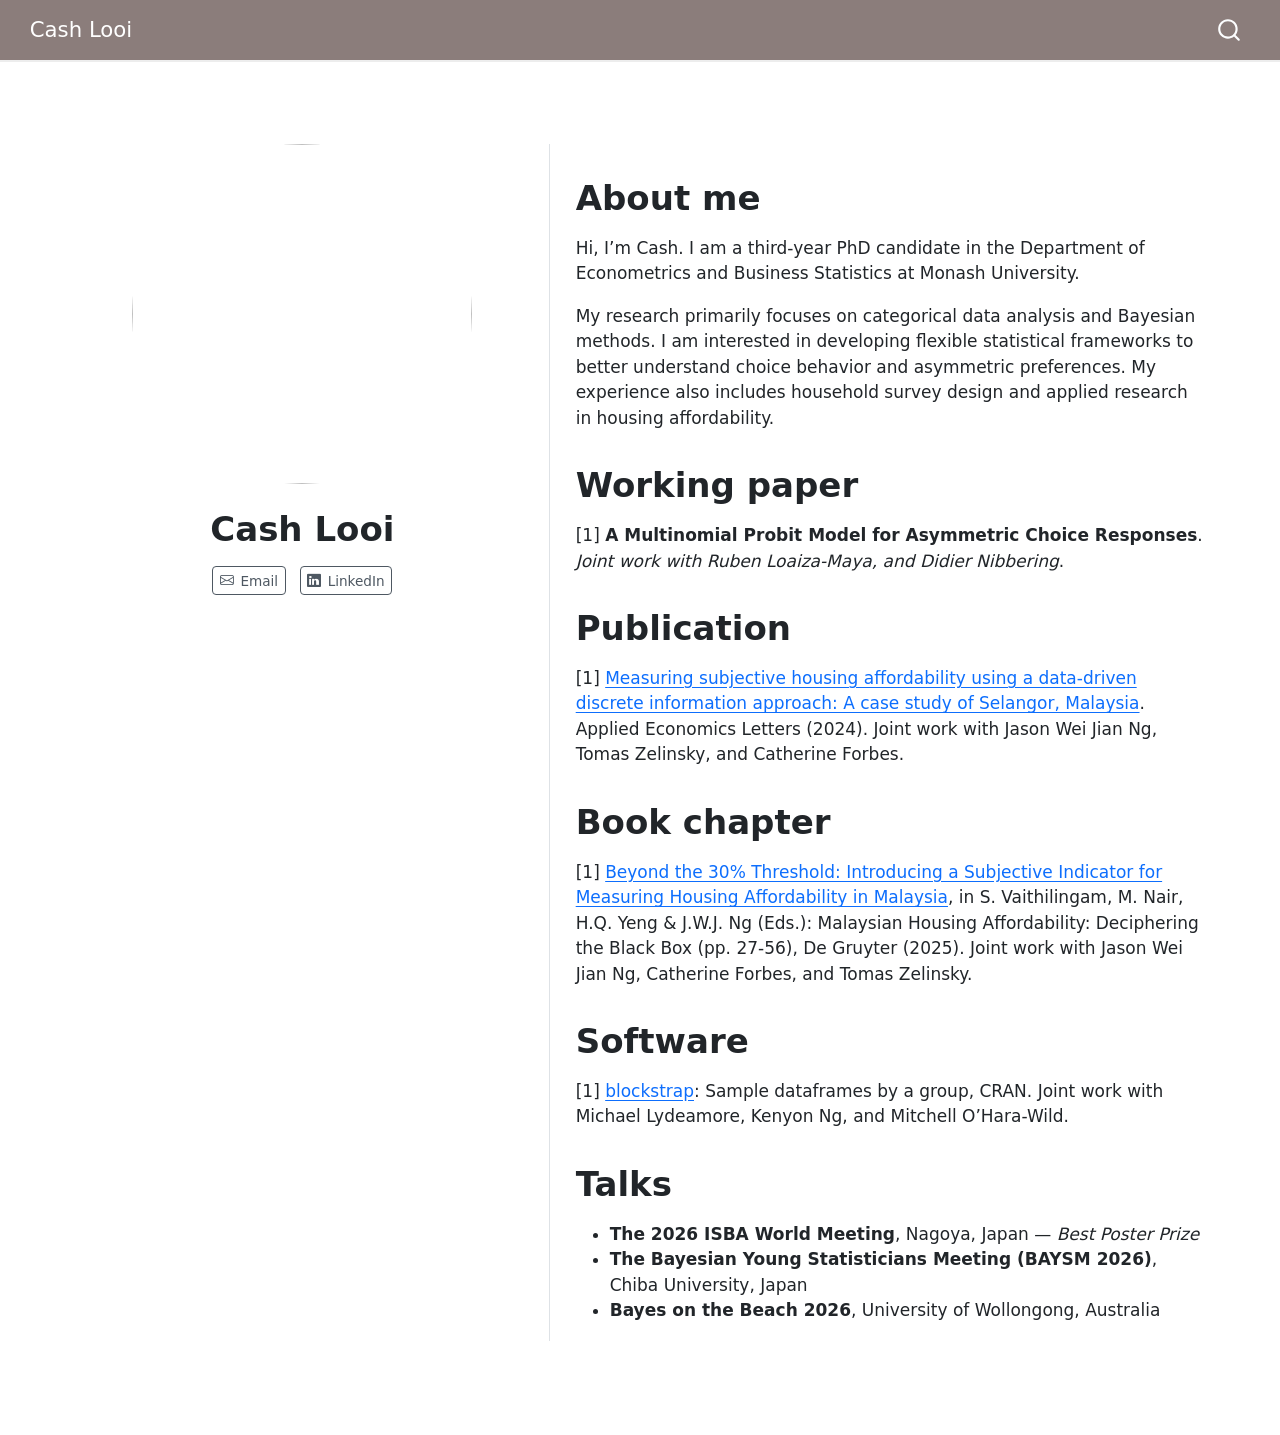
==== commit d5b6d0b4: "fixphotobacktopng" ====
--- a/docs/index.html
+++ b/docs/index.html
@@ -100,7 +100,7 @@
 
 <div class="quarto-about-trestles column-page">
   <div class="about-entity">
-    <img src="CashLooi.jpeg" class="about-image
+    <img src="CashLooi.png" class="about-image
   round " style="height: 20em; width: 20em;">
 <header id="title-block-header" class="quarto-title-block default">
 <div class="quarto-title">
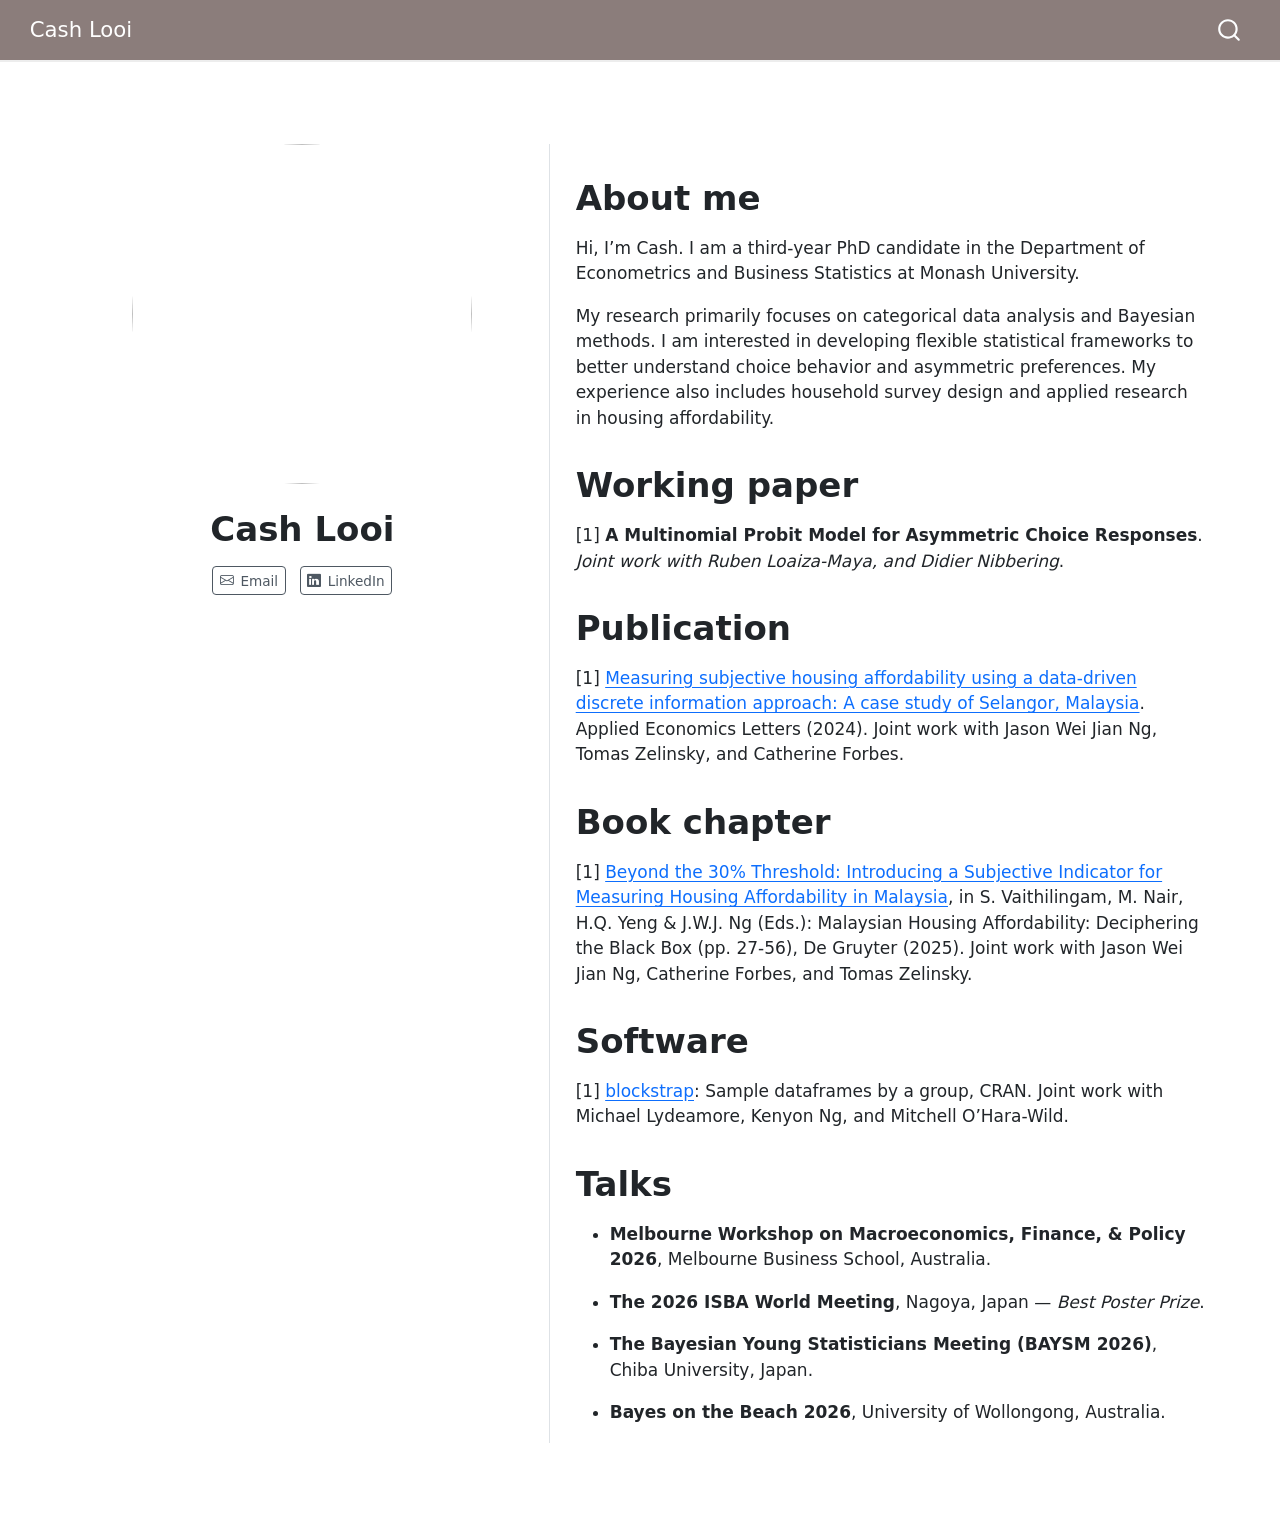
==== commit 25cad819: "updatetalks" ====
--- a/docs/index.html
+++ b/docs/index.html
@@ -146,9 +146,10 @@
 <section id="talks" class="level1">
 <h1>Talks</h1>
 <ul>
-<li><strong>The 2026 ISBA World Meeting</strong>, Nagoya, Japan — <em>Best Poster Prize</em> </li>
-<li><strong>The Bayesian Young Statisticians Meeting (BAYSM 2026)</strong>, Chiba University, Japan </li>
-<li><strong>Bayes on the Beach 2026</strong>, University of Wollongong, Australia</li>
+<li><p><strong>Melbourne Workshop on Macroeconomics, Finance, &amp; Policy 2026</strong>, Melbourne Business School, Australia.</p></li>
+<li><p><strong>The 2026 ISBA World Meeting</strong>, Nagoya, Japan — <em>Best Poster Prize</em>.</p></li>
+<li><p><strong>The Bayesian Young Statisticians Meeting (BAYSM 2026)</strong>, Chiba University, Japan.</p></li>
+<li><p><strong>Bayes on the Beach 2026</strong>, University of Wollongong, Australia.</p></li>
 </ul>
 
 
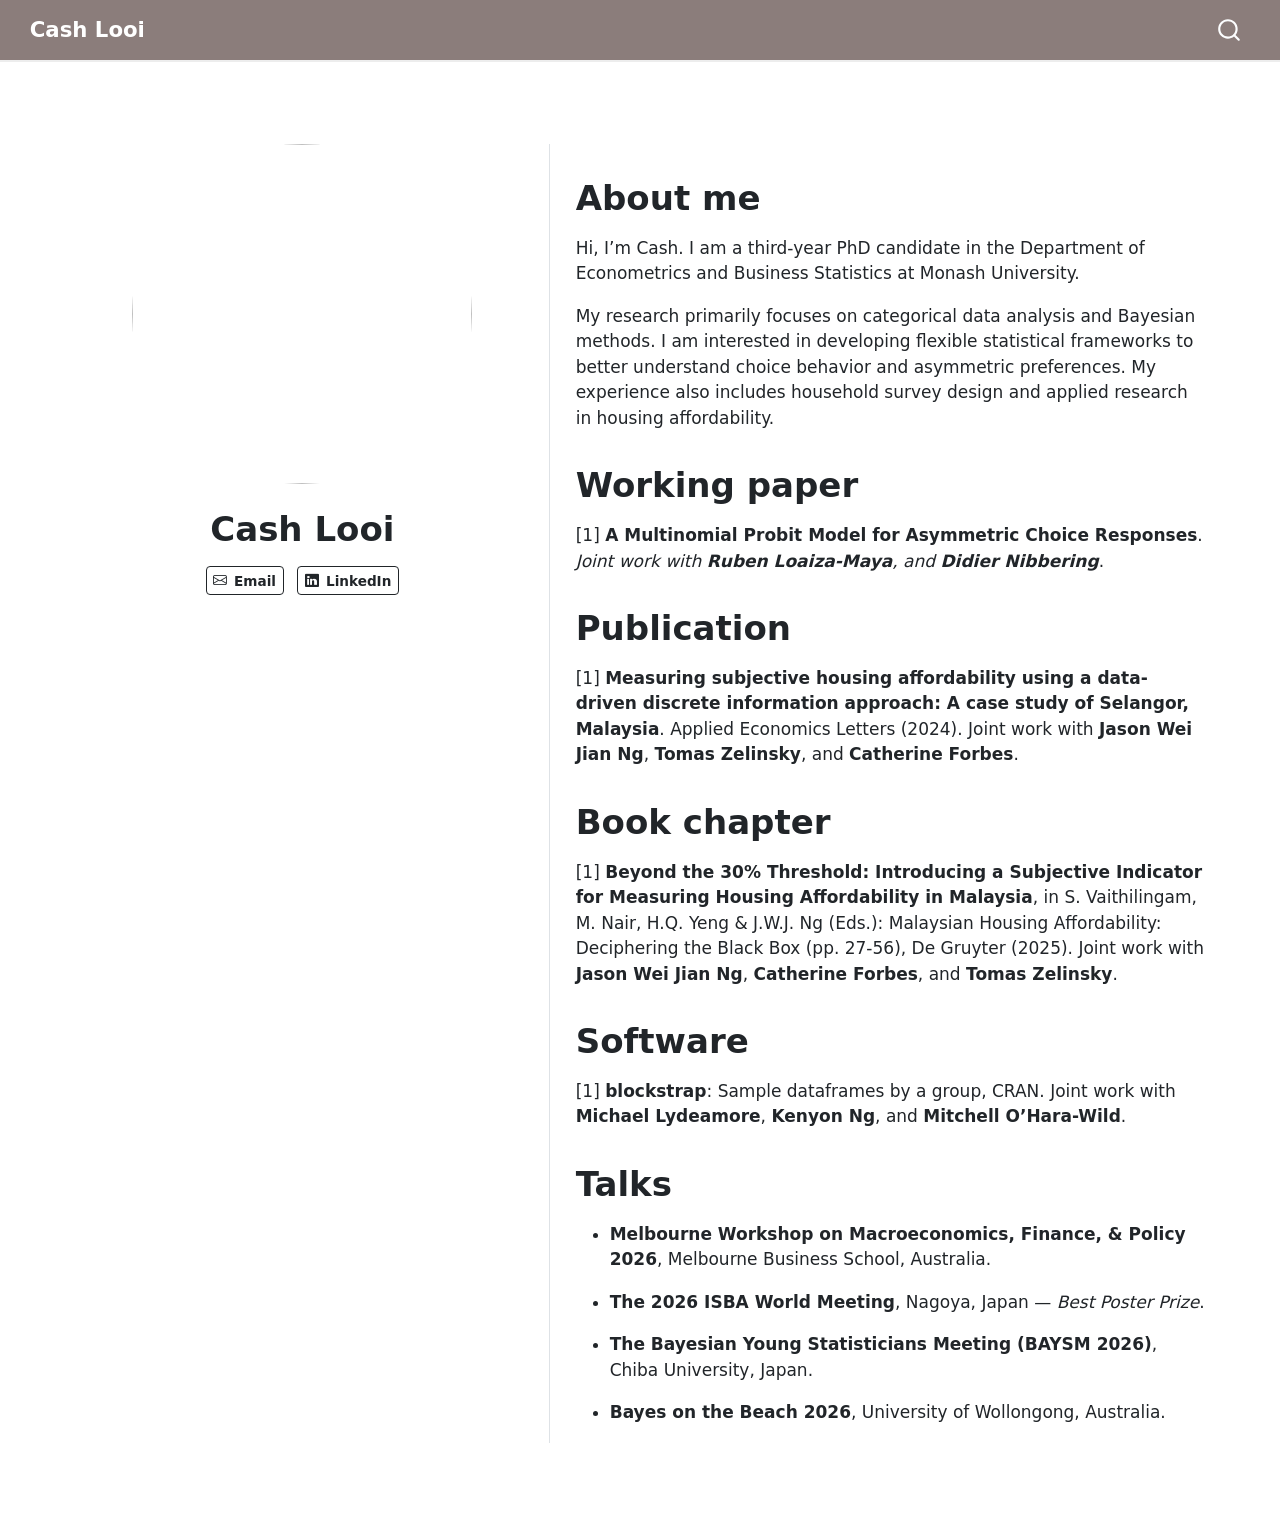
==== commit b7ba4f42: "links" ====
--- a/docs/index.html
+++ b/docs/index.html
@@ -128,20 +128,20 @@
 </section>
 <section id="working-paper" class="level1">
 <h1>Working paper</h1>
-<p>[1] <strong>A Multinomial Probit Model for Asymmetric Choice Responses</strong>.<br>
-<em>Joint work with Ruben Loaiza-Maya, and Didier Nibbering</em>.</p>
+<p>[1] <strong><a href="https://arxiv.org/abs/2608.10336">A Multinomial Probit Model for Asymmetric Choice Responses</a></strong>.<br>
+<em>Joint work with <a href="https://sites.google.com/view/rubenloaizamaya">Ruben Loaiza-Maya</a>, and <a href="https://sites.google.com/view/didiernibbering/homepage">Didier Nibbering</a></em>.</p>
 </section>
 <section id="publication" class="level1">
 <h1>Publication</h1>
-<p>[1] <a href="https://www.tandfonline.com/doi/full/10.1080/13504851.2023.2208833">Measuring subjective housing affordability using a data-driven discrete information approach: A case study of Selangor, Malaysia</a>. Applied Economics Letters (2024). Joint work with Jason Wei Jian Ng, Tomas Zelinsky, and Catherine Forbes.</p>
+<p>[1] <a href="https://www.tandfonline.com/doi/full/10.1080/13504851.2023.2208833">Measuring subjective housing affordability using a data-driven discrete information approach: A case study of Selangor, Malaysia</a>. Applied Economics Letters (2024). Joint work with <a href="https://sunwayuniversity.edu.my/sunway-business-school/staff-profiles/associate-professor-dr-jason-ng-wei-jian">Jason Wei Jian Ng</a>, <a href="https://sites.google.com/view/zelinsky/">Tomas Zelinsky</a>, and <a href="https://research.monash.edu/en/persons/catherine-forbes/">Catherine Forbes</a>.</p>
 </section>
 <section id="book-chapter" class="level1">
 <h1>Book chapter</h1>
-<p>[1] <a href="https://www.degruyterbrill.com/document/doi/10.1515/9783111252520-003/html">Beyond the 30% Threshold: Introducing a Subjective Indicator for Measuring Housing Affordability in Malaysia</a>, in S. Vaithilingam, M. Nair, H.Q. Yeng &amp; J.W.J. Ng (Eds.): Malaysian Housing Affordability: Deciphering the Black Box (pp.&nbsp;27-56), De Gruyter (2025). Joint work with Jason Wei Jian Ng, Catherine Forbes, and Tomas Zelinsky.</p>
+<p>[1] <a href="https://www.degruyterbrill.com/document/doi/10.1515/9783111252520-003/html">Beyond the 30% Threshold: Introducing a Subjective Indicator for Measuring Housing Affordability in Malaysia</a>, in S. Vaithilingam, M. Nair, H.Q. Yeng &amp; J.W.J. Ng (Eds.): Malaysian Housing Affordability: Deciphering the Black Box (pp.&nbsp;27-56), De Gruyter (2025). Joint work with <a href="https://sunwayuniversity.edu.my/sunway-business-school/staff-profiles/associate-professor-dr-jason-ng-wei-jian">Jason Wei Jian Ng</a>, <a href="https://research.monash.edu/en/persons/catherine-forbes/">Catherine Forbes</a>, and <a href="https://sites.google.com/view/zelinsky/">Tomas Zelinsky</a>.</p>
 </section>
 <section id="software" class="level1">
 <h1>Software</h1>
-<p>[1] <a href="https://cran.r-project.org/package=blockstrap">blockstrap</a>: Sample dataframes by a group, CRAN. Joint work with Michael Lydeamore, Kenyon Ng, and Mitchell O’Hara-Wild.</p>
+<p>[1] <a href="https://cran.r-project.org/package=blockstrap">blockstrap</a>: Sample dataframes by a group, CRAN. Joint work with <a href="https://www.michaellydeamore.com">Michael Lydeamore</a>, <a href="https://kenyon.xyz">Kenyon Ng</a>, and <a href="https://mitchelloharawild.com">Mitchell O’Hara-Wild</a>.</p>
 </section>
 <section id="talks" class="level1">
 <h1>Talks</h1>
--- a/docs/styles.css
+++ b/docs/styles.css
@@ -35,4 +35,15 @@
 /* site title active (when on homepage) */
 .navbar-brand.active {
   color: #333333 !important;     /* black when active */
+}
+
+a {
+  text-decoration: none !important; /* Removes the underline */
+  color: inherit !important;        /* Makes the link the same color as regular text */
+  font-weight: bold !important;     /* Makes the link bold */
+}
+
+/* Optional: Add a slight color change when you hover over the link so users know it's clickable */
+a:hover {
+  color: #555 !important; 
 }
